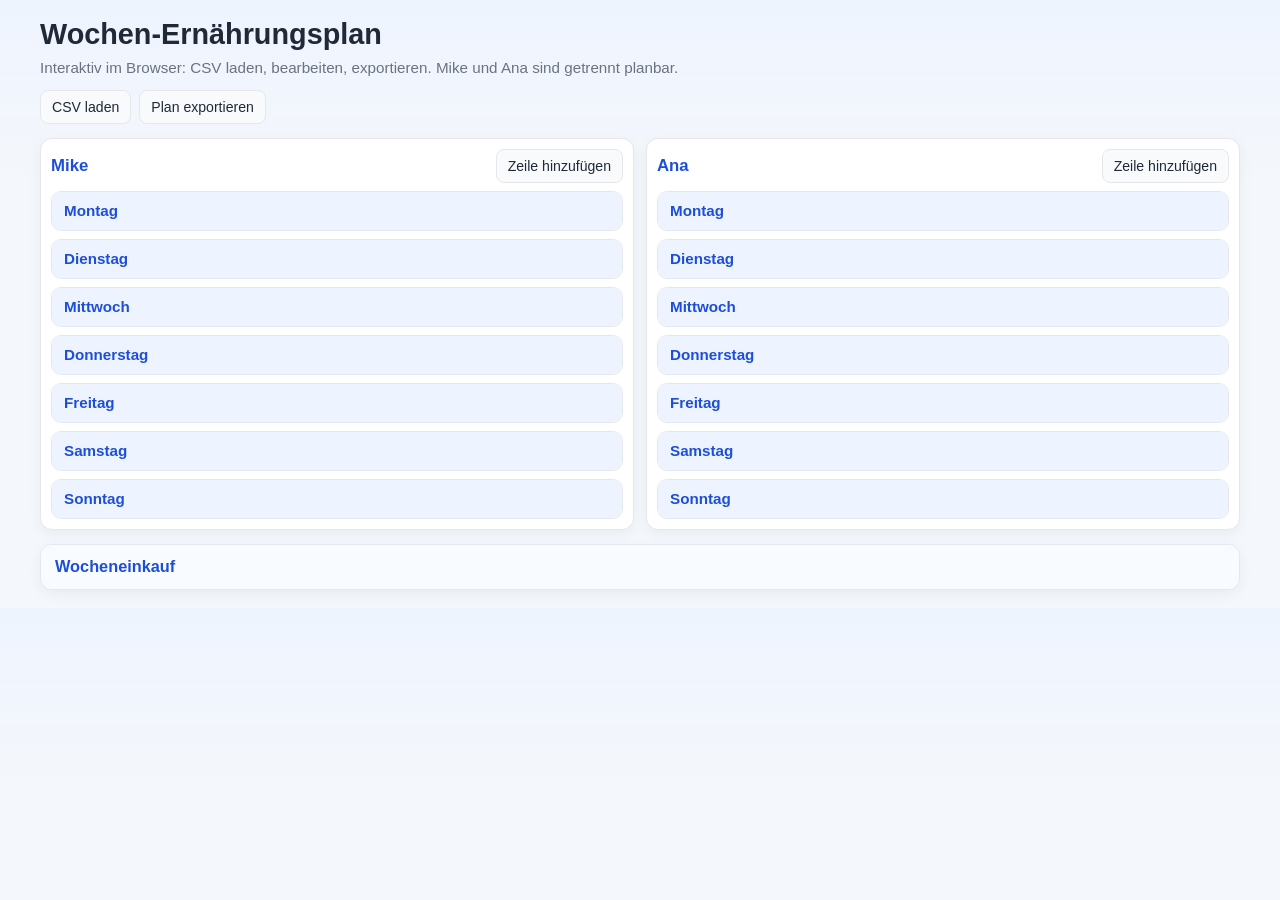
==== index.html @ e00911d2 "first commit" ====
﻿<!doctype html>
<html lang="de">
<head>
  <meta charset="UTF-8">
  <meta name="viewport" content="width=device-width, initial-scale=1.0">
  <title>Meal Prep Plan</title>
  <link rel="stylesheet" href="style.css">
</head>
<body>
<div class="wrap">
    <h1>Wochen-Ernährungsplan</h1>
    <p class="hint">Interaktiv im Browser: CSV laden, bearbeiten, exportieren. Mike und Ana sind getrennt planbar.</p>

    <div class="topbar">
      <button id="load-csv-btn" class="btn" type="button">CSV laden</button>
      <button id="export-csv-btn" class="btn" type="button">Plan exportieren</button>
      <input id="csv-input" type="file" accept=".csv,text/csv" hidden>
    </div>

    <div class="people-grid">
      <section class="person-card">
        <div class="person-head">
          <h2 class="person-title">Mike</h2>
          <button class="btn" type="button" data-add-person="Mike">Zeile hinzufügen</button>
        </div>
        <div id="mike-plan" class="plan-stack"></div>
      </section>

      <section class="person-card">
        <div class="person-head">
          <h2 class="person-title">Ana</h2>
          <button class="btn" type="button" data-add-person="Ana">Zeile hinzufügen</button>
        </div>
        <div id="ana-plan" class="plan-stack"></div>
      </section>
    </div>

    <details class="shopping-details">
      <summary class="shopping-summary">Wocheneinkauf</summary>
      <div class="shopping-content">
        <div class="shopping-controls">
          <button type="button" class="btn filter-btn active" data-mode="both">Beide</button>
          <button type="button" class="btn filter-btn" data-mode="mike">Nur Mike</button>
          <button type="button" class="btn filter-btn" data-mode="ana">Nur Ana</button>
        </div>
        <div id="shopping-list"></div>
      </div>
    </details>
  </div>
  <script src="script.js"></script>
</body>
</html>
---- style.css ----
﻿:root {
      --bg: #f4f7fb;
      --card: #ffffff;
      --text: #1f2937;
      --muted: #6b7280;
      --line: #e5e7eb;
      --accent: #1d4ed8;
      --accent-soft: #eef4ff;
    }

    * {
      box-sizing: border-box;
    }

    body {
      margin: 0;
      padding: 18px;
      font-family: "Segoe UI", Arial, sans-serif;
      color: var(--text);
      background: linear-gradient(180deg, #eef4ff 0%, var(--bg) 30%, var(--bg) 100%);
    }

    .wrap {
      max-width: 1200px;
      margin: 0 auto;
    }

    h1 {
      margin: 0 0 8px 0;
      font-size: 1.8rem;
    }

    .hint {
      margin: 0 0 14px 0;
      color: var(--muted);
      font-size: 0.95rem;
    }

    .topbar {
      display: flex;
      flex-wrap: wrap;
      gap: 8px;
      margin-bottom: 14px;
    }

    .btn {
      border: 1px solid var(--line);
      background: #f8fafc;
      color: var(--text);
      border-radius: 8px;
      padding: 8px 11px;
      font-size: 0.88rem;
      cursor: pointer;
    }

    .btn:hover {
      background: #f1f5f9;
    }

    .people-grid {
      display: grid;
      grid-template-columns: repeat(auto-fit, minmax(320px, 1fr));
      gap: 12px;
    }

    .person-card {
      background: var(--card);
      border: 1px solid var(--line);
      border-radius: 12px;
      padding: 10px;
      box-shadow: 0 4px 14px rgba(15, 23, 42, 0.05);
    }

    .person-head {
      display: flex;
      justify-content: space-between;
      align-items: center;
      margin-bottom: 8px;
    }

    .person-title {
      margin: 0;
      font-size: 1.05rem;
      color: var(--accent);
    }

    .plan-stack {
      display: grid;
      gap: 8px;
    }

    .day-details {
      border: 1px solid var(--line);
      border-radius: 10px;
      overflow: hidden;
      background: #fff;
    }

    .day-summary {
      list-style: none;
      cursor: pointer;
      padding: 10px 12px;
      font-size: 0.95rem;
      font-weight: 600;
      color: var(--accent);
      background: var(--accent-soft);
      border-bottom: 1px solid transparent;
    }

    .day-summary::-webkit-details-marker {
      display: none;
    }

    .day-details[open] .day-summary {
      border-bottom-color: var(--line);
    }

    .day-content {
      padding: 10px 12px;
    }

    .meal {
      margin-bottom: 10px;
      padding-bottom: 10px;
      border-bottom: 1px dashed var(--line);
    }

    .meal:last-child {
      margin-bottom: 0;
      padding-bottom: 0;
      border-bottom: 0;
    }

    .meal-name {
      display: inline-block;
      font-size: 0.78rem;
      text-transform: uppercase;
      letter-spacing: 0.04em;
      color: var(--muted);
      margin-bottom: 6px;
    }

    .meal-table,
    .shopping-table {
      width: 100%;
      border-collapse: collapse;
      table-layout: fixed;
      font-size: 0.88rem;
    }

    .meal-table th,
    .meal-table td,
    .shopping-table th,
    .shopping-table td {
      text-align: left;
      padding: 6px 6px;
      border-bottom: 1px solid var(--line);
      vertical-align: middle;
    }

    .meal-table th,
    .shopping-table th {
      font-size: 0.75rem;
      text-transform: uppercase;
      letter-spacing: 0.03em;
      color: var(--muted);
      font-weight: 600;
    }

    .meal-table tr:last-child td,
    .shopping-table tr:last-child td {
      border-bottom: 0;
    }

    .cell-input,
    .cell-select {
      width: 100%;
      border: 1px solid var(--line);
      border-radius: 6px;
      padding: 5px 6px;
      font-size: 0.85rem;
      background: #fff;
      color: var(--text);
    }

    .cell-num {
      text-align: right;
    }

    .mini-btn {
      border: 1px solid #fbcfe8;
      background: #fff1f2;
      color: #9f1239;
      border-radius: 6px;
      padding: 4px 7px;
      font-size: 0.78rem;
      cursor: pointer;
    }

    .shopping-details {
      margin-top: 14px;
      background: var(--card);
      border: 1px solid var(--line);
      border-radius: 12px;
      box-shadow: 0 4px 14px rgba(15, 23, 42, 0.05);
      overflow: hidden;
    }

    .shopping-summary {
      list-style: none;
      cursor: pointer;
      padding: 12px 14px;
      font-size: 1.02rem;
      font-weight: 600;
      color: var(--accent);
      background: #f8fbff;
      border-bottom: 1px solid transparent;
    }

    .shopping-summary::-webkit-details-marker {
      display: none;
    }

    .shopping-details[open] .shopping-summary {
      border-bottom-color: var(--line);
    }

    .shopping-content {
      padding: 12px 14px;
    }

    .shopping-controls {
      display: flex;
      gap: 8px;
      margin-bottom: 10px;
      flex-wrap: wrap;
    }

    .filter-btn.active {
      background: #e7efff;
      border-color: #bfd3ff;
      color: #1e40af;
      font-weight: 600;
    }

    .muted {
      color: var(--muted);
      font-size: 0.84rem;
    }

    @media (max-width: 700px) {
      body {
        padding: 12px;
      }

      .meal-table,
      .shopping-table {
        font-size: 0.84rem;
      }
    }
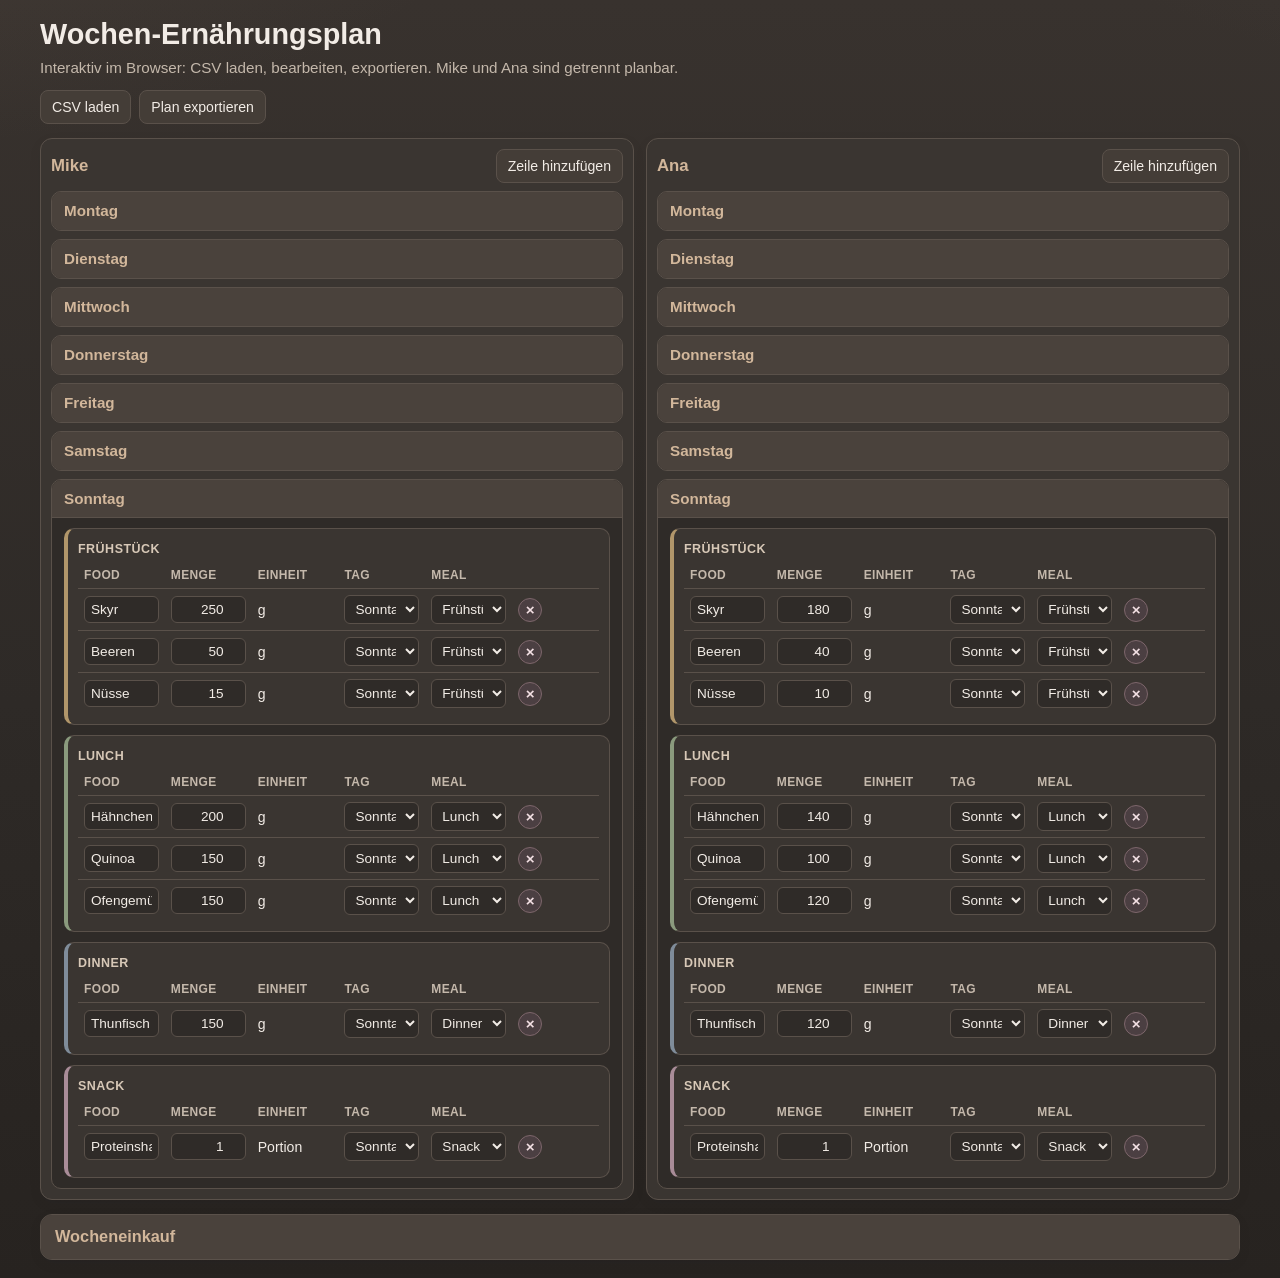
==== commit cb6f5439: "Change structur, design" ====
--- a/index.html
+++ b/index.html
@@ -17,8 +17,14 @@
       <input id="csv-input" type="file" accept=".csv,text/csv" hidden>
     </div>
 
+    <div id="mobile-person-switch" class="mobile-person-switch">
+      <button type="button" class="btn person-switch-btn active" data-person-view="Mike">Mike</button>
+      <button type="button" class="btn person-switch-btn" data-person-view="Ana">Ana</button>
+      <button type="button" class="btn person-switch-btn" data-person-view="both">Beide</button>
+    </div>
+
     <div class="people-grid">
-      <section class="person-card">
+      <section class="person-card" data-person-card="Mike">
         <div class="person-head">
           <h2 class="person-title">Mike</h2>
           <button class="btn" type="button" data-add-person="Mike">Zeile hinzufügen</button>
@@ -26,7 +32,7 @@
         <div id="mike-plan" class="plan-stack"></div>
       </section>
 
-      <section class="person-card">
+      <section class="person-card" data-person-card="Ana">
         <div class="person-head">
           <h2 class="person-title">Ana</h2>
           <button class="btn" type="button" data-add-person="Ana">Zeile hinzufügen</button>
--- a/style.css
+++ b/style.css
@@ -1,11 +1,11 @@
 ﻿:root {
-      --bg: #f4f7fb;
-      --card: #ffffff;
-      --text: #1f2937;
-      --muted: #6b7280;
-      --line: #e5e7eb;
-      --accent: #1d4ed8;
-      --accent-soft: #eef4ff;
+      --bg: #2e2a27;
+      --card: #3a3531;
+      --text: #f2ece6;
+      --muted: #c4b8ab;
+      --line: #5a514a;
+      --accent: #d2b79b;
+      --accent-soft: #4a423c;
     }
 
     * {
@@ -17,7 +17,10 @@
       padding: 18px;
       font-family: "Segoe UI", Arial, sans-serif;
       color: var(--text);
-      background: linear-gradient(180deg, #eef4ff 0%, var(--bg) 30%, var(--bg) 100%);
+      background:
+        radial-gradient(1200px 620px at -15% -20%, rgba(110, 96, 84, 0.28) 0%, transparent 66%),
+        radial-gradient(980px 520px at 120% -18%, rgba(92, 82, 73, 0.22) 0%, transparent 60%),
+        linear-gradient(180deg, #38322e 0%, var(--bg) 55%, #272320 100%);
     }
 
     .wrap {
@@ -45,7 +48,7 @@
 
     .btn {
       border: 1px solid var(--line);
-      background: #f8fafc;
+      background: #443d37;
       color: var(--text);
       border-radius: 8px;
       padding: 8px 11px;
@@ -54,13 +57,24 @@
     }
 
     .btn:hover {
-      background: #f1f5f9;
+      background: #4e463f;
     }
 
     .people-grid {
       display: grid;
       grid-template-columns: repeat(auto-fit, minmax(320px, 1fr));
       gap: 12px;
+    }
+
+    .mobile-person-switch {
+      display: none;
+    }
+
+    .person-switch-btn.active {
+      background: #5a4f45;
+      border-color: #8d7a68;
+      color: #f3e7da;
+      font-weight: 600;
     }
 
     .person-card {
@@ -93,7 +107,7 @@
       border: 1px solid var(--line);
       border-radius: 10px;
       overflow: hidden;
-      background: #fff;
+      background: #2f2b28;
     }
 
     .day-summary {
@@ -121,14 +135,15 @@
 
     .meal {
       margin-bottom: 10px;
-      padding-bottom: 10px;
-      border-bottom: 1px dashed var(--line);
+      padding: 10px;
+      border: 1px solid var(--line);
+      border-left: 4px solid transparent;
+      border-radius: 10px;
+      background: var(--card);
     }
 
     .meal:last-child {
       margin-bottom: 0;
-      padding-bottom: 0;
-      border-bottom: 0;
     }
 
     .meal-name {
@@ -136,8 +151,29 @@
       font-size: 0.78rem;
       text-transform: uppercase;
       letter-spacing: 0.04em;
-      color: var(--muted);
+      color: #d7c8b7;
       margin-bottom: 6px;
+      font-weight: 700;
+    }
+
+    .meal-breakfast {
+      border-left-color: #b1966a;
+      background: var(--card);
+    }
+
+    .meal-lunch {
+      border-left-color: #8a9a7d;
+      background: var(--card);
+    }
+
+    .meal-dinner {
+      border-left-color: #7f8c9a;
+      background: var(--card);
+    }
+
+    .meal-snack {
+      border-left-color: #a98c98;
+      background: var(--card);
     }
 
     .meal-table,
@@ -146,6 +182,11 @@
       border-collapse: collapse;
       table-layout: fixed;
       font-size: 0.88rem;
+    }
+
+    .shopping-table-wrap {
+      overflow-x: auto;
+      -webkit-overflow-scrolling: touch;
     }
 
     .meal-table th,
@@ -179,7 +220,7 @@
       border-radius: 6px;
       padding: 5px 6px;
       font-size: 0.85rem;
-      background: #fff;
+      background: #2f2b28;
       color: var(--text);
     }
 
@@ -188,13 +229,26 @@
     }
 
     .mini-btn {
-      border: 1px solid #fbcfe8;
-      background: #fff1f2;
-      color: #9f1239;
+      border: 1px solid #7d666b;
+      background: #4b3f42;
+      color: #f2dfe3;
       border-radius: 6px;
       padding: 4px 7px;
       font-size: 0.78rem;
       cursor: pointer;
+    }
+
+    .mini-btn-icon {
+      width: 24px;
+      height: 24px;
+      padding: 0;
+      border-radius: 999px;
+      line-height: 1;
+      display: inline-flex;
+      align-items: center;
+      justify-content: center;
+      font-size: 0.95rem;
+      font-weight: 700;
     }
 
     .shopping-details {
@@ -213,7 +267,7 @@
       font-size: 1.02rem;
       font-weight: 600;
       color: var(--accent);
-      background: #f8fbff;
+      background: #4a423c;
       border-bottom: 1px solid transparent;
     }
 
@@ -237,9 +291,9 @@
     }
 
     .filter-btn.active {
-      background: #e7efff;
-      border-color: #bfd3ff;
-      color: #1e40af;
+      background: #5a4f45;
+      border-color: #8d7a68;
+      color: #f3e7da;
       font-weight: 600;
     }
 
@@ -253,9 +307,143 @@
         padding: 12px;
       }
 
-      .meal-table,
+      .mobile-person-switch {
+        display: grid;
+        grid-template-columns: 1fr 1fr 1fr;
+        gap: 6px;
+        position: sticky;
+        top: 8px;
+        z-index: 25;
+        margin-bottom: 10px;
+        padding: 6px;
+        border: 1px solid var(--line);
+        border-radius: 10px;
+        background: rgba(35, 31, 28, 0.88);
+        backdrop-filter: blur(4px);
+      }
+
+      .people-grid {
+        grid-template-columns: 1fr;
+      }
+
+      .topbar .btn {
+        flex: 1 1 calc(50% - 8px);
+        min-height: 42px;
+      }
+
+      .person-card.is-hidden-mobile {
+        display: none;
+      }
+
+      .person-head {
+        flex-direction: column;
+        align-items: flex-start;
+        gap: 8px;
+      }
+
+      .person-head .btn {
+        width: 100%;
+      }
+
+      .day-summary {
+        padding: 12px 12px;
+      }
+
+      .meal-table {
+        font-size: 0.84rem;
+        table-layout: auto;
+      }
+
+      .meal-table thead {
+        display: none;
+      }
+
+      .meal-table tbody,
+      .meal-table tr,
+      .meal-table td {
+        display: block;
+        width: 100%;
+      }
+
+      .meal-table tr {
+        display: grid;
+        grid-template-columns: 1fr 1fr;
+        gap: 5px 8px;
+        border: 1px solid var(--line);
+        border-radius: 10px;
+        background: #2f2b28;
+        padding: 7px;
+        padding-top: 28px;
+        margin-bottom: 7px;
+        position: relative;
+      }
+
+      .meal-table td {
+        border-bottom: 0;
+        padding: 0;
+      }
+
+      .meal-table td::before {
+        content: attr(data-label);
+        display: block;
+        font-size: 0.7rem;
+        text-transform: uppercase;
+        letter-spacing: 0.03em;
+        color: var(--muted);
+        margin-bottom: 3px;
+      }
+
+      .meal-cell-food {
+        grid-column: 1 / -1;
+      }
+
+      .meal-cell-food .cell-input {
+        font-size: 0.93rem;
+        font-weight: 600;
+      }
+
+      .meal-cell-action {
+        width: 0;
+        height: 0;
+        padding: 0 !important;
+        border: 0;
+        overflow: visible;
+      }
+
+      .meal-cell-action::before {
+        display: none;
+      }
+
+      .meal-cell-action .mini-btn-icon {
+        margin: 0;
+        position: absolute;
+        top: 5px;
+        right: 5px;
+        z-index: 3;
+      }
+
+      .mini-btn {
+        padding: 6px 9px;
+        font-size: 0.8rem;
+      }
+
+      .mini-btn-icon {
+        width: 22px;
+        height: 22px;
+        font-size: 0.88rem;
+      }
+
+      .cell-input,
+      .cell-select {
+        min-height: 38px;
+      }
+
       .shopping-table {
         font-size: 0.84rem;
-      }
-    }
+        min-width: 520px;
+      }
+    }
 
+
+
+
